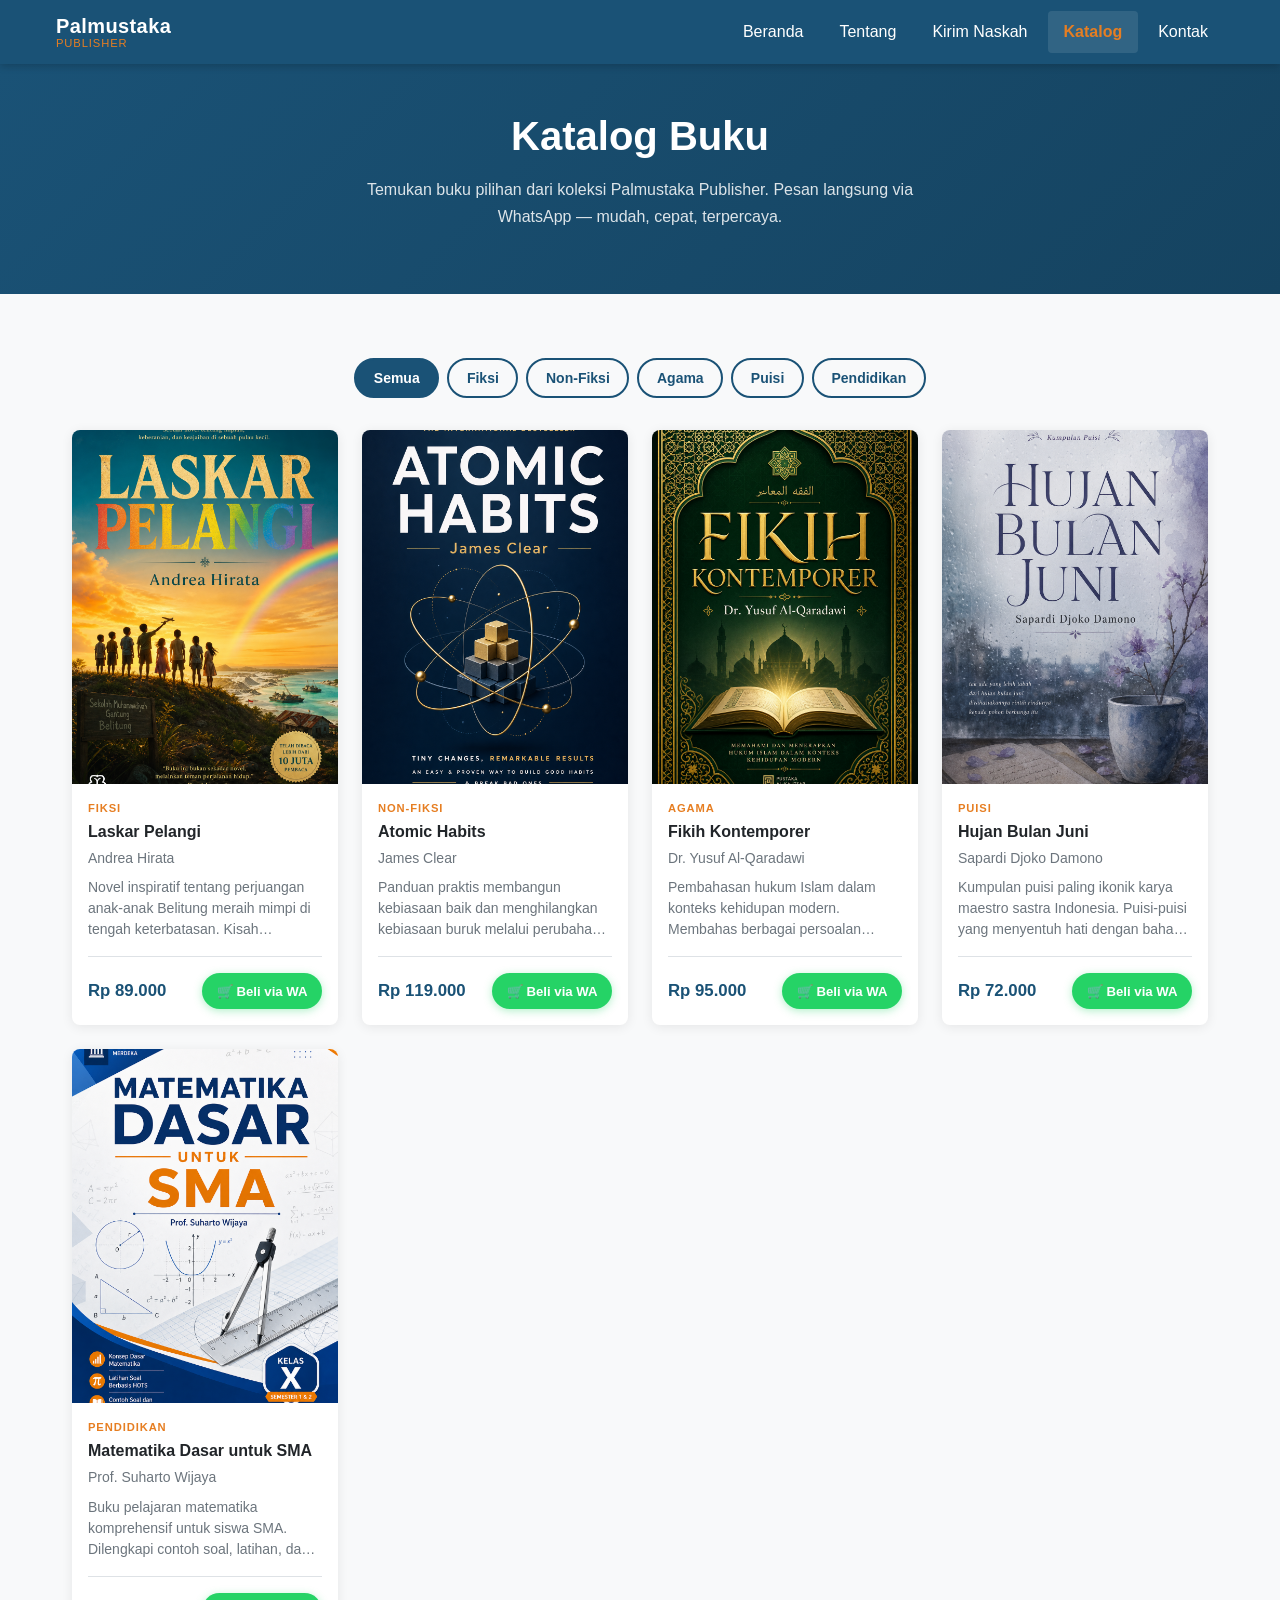
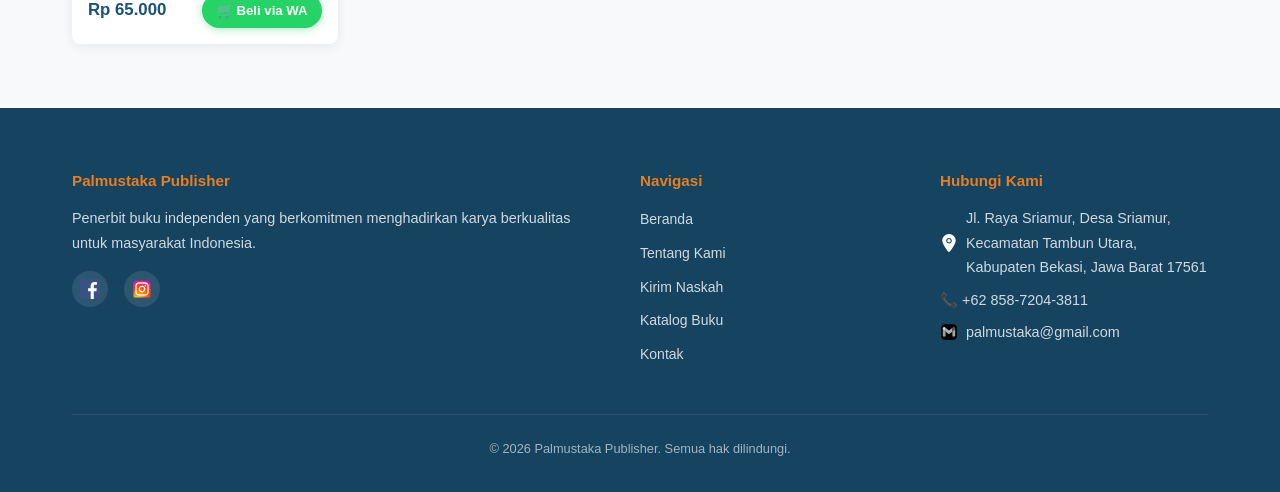
==== katalog.html @ 4e262996 "up" ====
<!DOCTYPE html>
<html lang="id">
<head>
  <meta charset="UTF-8">
  <meta name="viewport" content="width=device-width, initial-scale=1.0">
  <meta name="description" content="Katalog Buku Palmustaka Publisher — Temukan koleksi lengkap buku fiksi, non-fiksi, agama, puisi, dan pendidikan. Pesan mudah via WhatsApp.">
  <title>Katalog Buku — Palmustaka Publisher</title>
  <link rel="stylesheet" href="css/style.css">
</head>
<body>

  <!-- ===== NAVBAR ===== -->
  <header class="navbar" id="navbar">
    <div class="navbar__kontainer">
      <div class="navbar__logo">
        <a href="index.html" class="navbar__logo-tautan" aria-label="Kembali ke halaman utama Palmustaka">
          <span class="navbar__logo-teks">Palmustaka</span>
          <span class="navbar__logo-sub">Publisher</span>
        </a>
      </div>

      <button
        class="navbar__tombol-menu"
        id="tombolMenu"
        aria-label="Buka menu navigasi"
        aria-expanded="false"
        aria-controls="navigasiUtama"
      >
        <span class="navbar__ikon-hamburger"></span>
      </button>

      <nav class="navbar__navigasi" id="navigasiUtama" aria-label="Navigasi utama">
        <ul class="navbar__daftar-tautan">
          <li class="navbar__item">
            <a class="navbar__tautan" href="index.html">Beranda</a>
          </li>
          <li class="navbar__item">
            <a class="navbar__tautan" href="index.html#tentang">Tentang</a>
          </li>
          <li class="navbar__item">
            <a class="navbar__tautan" href="kirim-naskah.html">Kirim Naskah</a>
          </li>
          <li class="navbar__item">
            <!-- Link aktif di halaman ini -->
            <a class="navbar__tautan navbar__tautan--aktif" href="katalog.html">Katalog</a>
          </li>
          <li class="navbar__item">
            <a class="navbar__tautan" href="index.html#kontak">Kontak</a>
          </li>
        </ul>
      </nav>
    </div>
  </header>

  <!-- ===== PAGE HEADER ===== -->
  <div class="halaman-header">
    <div class="halaman-header__kontainer kontainer">
      <h1 class="halaman-header__judul">Katalog Buku</h1>
      <p class="halaman-header__subjudul">
        Temukan buku pilihan dari koleksi Palmustaka Publisher.
        Pesan langsung via WhatsApp — mudah, cepat, terpercaya.
      </p>
    </div>
  </div>

  <!-- ===== KATALOG ===== -->
  <section class="katalog" id="katalog" aria-labelledby="judulKatalog">
    <div class="katalog__kontainer kontainer">
      <h2 class="sr-only" id="judulKatalog">Daftar Buku</h2>

      <!-- Filter Kategori — diisi oleh JavaScript -->
      <div class="katalog__filter" id="filterKategori" role="group" aria-label="Filter kategori buku">
      </div>

      <!-- Status Loading / Error — dikelola JavaScript -->
      <div class="katalog__status" id="statusKatalog" aria-live="polite" aria-atomic="true">
        <p class="katalog__status-teks">Memuat katalog buku…</p>
      </div>

      <!-- Grid Buku — diisi oleh JavaScript -->
      <div class="katalog__grid" id="gridBuku" aria-label="Daftar buku">
      </div>
    </div>
  </section>

  <!-- ===== FOOTER ===== -->
  <footer class="footer" id="kontak">
    <div class="footer__kontainer kontainer">
      <div class="footer__grid">

        <div class="footer__kolom">
          <h3 class="footer__judul-kolom">Palmustaka Publisher</h3>
          <p class="footer__teks">
            Penerbit buku independen yang berkomitmen menghadirkan karya berkualitas untuk masyarakat Indonesia.
          </p>
          <div class="footer__sosmed">
            <a href="https://facebook.com" class="footer__sosmed-link" target="_blank" rel="noopener noreferrer" aria-label="Facebook Palmustaka">
              <img class="footer__sosmed-ikon-svg" src="assets/icon/facebook.svg" alt="">
            </a>
            <a href="https://instagram.com" class="footer__sosmed-link" target="_blank" rel="noopener noreferrer" aria-label="Instagram Palmustaka">
              <img class="footer__sosmed-ikon-svg" src="assets/icon/instagram.svg" alt="">
            </a>
          </div>
        </div>

        <div class="footer__kolom">
          <h3 class="footer__judul-kolom">Navigasi</h3>
          <ul class="footer__daftar-tautan">
            <li><a class="footer__tautan" href="index.html">Beranda</a></li>
            <li><a class="footer__tautan" href="index.html#tentang">Tentang Kami</a></li>
            <li><a class="footer__tautan" href="kirim-naskah.html">Kirim Naskah</a></li>
            <li><a class="footer__tautan" href="katalog.html">Katalog Buku</a></li>
            <li><a class="footer__tautan" href="index.html#kontak">Kontak</a></li>
          </ul>
        </div>

        <div class="footer__kolom">
          <h3 class="footer__judul-kolom">Hubungi Kami</h3>
          <address class="footer__alamat">
            <div class="footer__alamat-item">
              <img class="footer__alamat-ikon-svg" src="assets/icon/location.svg" alt="" aria-hidden="true">
              <span class="footer__teks">Jl. Raya Sriamur, Desa Sriamur, Kecamatan Tambun Utara, Kabupaten Bekasi, Jawa Barat 17561</span>
            </div>
            <div class="footer__alamat-item">
              <span class="footer__teks">📞 +62 858-7204-3811</span>
            </div>
            <div class="footer__alamat-item">
              <img class="footer__alamat-ikon-svg" src="assets/icon/gmail.svg" alt="" aria-hidden="true">
              <span class="footer__teks">palmustaka@gmail.com</span>
            </div>
          </address>
        </div>

      </div>

      <div class="footer__hak-cipta">
        <p>&copy; <span id="tahunSekarang"></span> Palmustaka Publisher. Semua hak dilindungi.</p>
      </div>
    </div>
  </footer>

  <!-- JS: main.js (shared) DULU, lalu katalog.js -->
  <script src="js/main.js"></script>
  <script src="js/katalog.js"></script>
</body>
</html>
---- css/style.css ----
/* =============================================================================
   PALMUSTAKA PUBLISHER — style.css
   Urutan: Reset → Custom Properties → Base → Komponen BEM → Media Queries
   ============================================================================= */


/* =============================================================================
   BLOK 1 — RESET & BOX MODEL
   ============================================================================= */

*, *::before, *::after {
  box-sizing: border-box;
  margin: 0;
  padding: 0;
}

img,
video {
  max-width: 100%;
  display: block;
}

ul,
ol {
  list-style: none;
}

a {
  text-decoration: none;
  color: inherit;
}

button {
  cursor: pointer;
  border: none;
  background: none;
  font: inherit;
}


/* =============================================================================
   BLOK 2 — CSS CUSTOM PROPERTIES
   ============================================================================= */

:root {
  /* Warna */
  --warna-primer: #1a5276;
  --warna-primer-gelap: #154360;
  --warna-aksen: #e67e22;
  --warna-aksen-gelap: #ca6f1e;
  --warna-latar: #f8f9fa;
  --warna-latar-kartu: #ffffff;
  --warna-teks-utama: #212529;
  --warna-teks-sekunder: #6c757d;
  --warna-teks-balik: #ffffff;
  --warna-batas: #dee2e6;
  --warna-latar-kirim: #eef2f7;

  /* Tipografi */
  --fon-utama: 'Segoe UI', Tahoma, Geneva, Verdana, sans-serif;
  --ukuran-fon-dasar: 16px;
  --tinggi-baris: 1.6;

  /* Spasi */
  --jarak-xs: 0.25rem;
  --jarak-sm: 0.5rem;
  --jarak-md: 1rem;
  --jarak-lg: 1.5rem;
  --jarak-xl: 2rem;
  --jarak-2xl: 3rem;
  --jarak-3xl: 4rem;

  /* Layout */
  --lebar-max-kontainer: 1200px;
  --tinggi-navbar: 64px;

  /* Kartu */
  --radius-kartu: 8px;
  --bayangan-kartu: 0 2px 12px rgba(0, 0, 0, 0.08);
  --bayangan-kartu-hover: 0 6px 24px rgba(0, 0, 0, 0.14);

  /* Transisi */
  --transisi-standar: 0.25s ease;
}


/* =============================================================================
   BLOK 3 — BASE STYLES
   ============================================================================= */

html {
  scroll-behavior: smooth;
  font-size: var(--ukuran-fon-dasar);
}

body {
  font-family: var(--fon-utama);
  color: var(--warna-teks-utama);
  background-color: var(--warna-latar);
  line-height: var(--tinggi-baris);
}

h1,
h2,
h3,
h4 {
  line-height: 1.2;
  font-weight: 700;
}

/* Kontainer layout terpusat */
.kontainer {
  max-width: var(--lebar-max-kontainer);
  margin-inline: auto;
  padding-inline: var(--jarak-md);
}

/* Judul seksi dengan garis bawah oranye */
.judul-seksi {
  font-size: 1.75rem;
  color: var(--warna-primer);
  margin-bottom: var(--jarak-2xl);
  text-align: center;
  position: relative;
  padding-bottom: var(--jarak-md);
}

.judul-seksi::after {
  content: '';
  position: absolute;
  bottom: 0;
  left: 50%;
  transform: translateX(-50%);
  width: 60px;
  height: 4px;
  background-color: var(--warna-aksen);
  border-radius: 2px;
}


/* =============================================================================
   BLOK 4 — KOMPONEN BEM
   ============================================================================= */


/* -----------------------------------------------------------------------
   4a — NAVBAR
   ----------------------------------------------------------------------- */

.navbar {
  position: sticky;
  top: 0;
  z-index: 100;
  background-color: var(--warna-primer);
  height: var(--tinggi-navbar);
  box-shadow: 0 2px 8px rgba(0, 0, 0, 0.2);
}

.navbar__kontainer {
  display: flex;
  flex-wrap: wrap;
  align-items: center;
  justify-content: space-between;
  height: 100%;
  max-width: var(--lebar-max-kontainer);
  margin-inline: auto;
  padding-inline: var(--jarak-md);
}

.navbar__logo {
  display: flex;
  flex-direction: column;
  line-height: 1.1;
}

.navbar__logo-teks {
  font-size: 1.25rem;
  font-weight: 700;
  color: var(--warna-teks-balik);
  letter-spacing: 0.02em;
}

.navbar__logo-sub {
  font-size: 0.7rem;
  color: var(--warna-aksen);
  letter-spacing: 0.08em;
  text-transform: uppercase;
}

/* Tombol hamburger — hanya tampil di mobile */
.navbar__tombol-menu {
  display: flex;
  align-items: center;
  justify-content: center;
  width: 40px;
  height: 40px;
  padding: var(--jarak-sm);
  color: var(--warna-teks-balik);
  border-radius: 4px;
  transition: background-color var(--transisi-standar);
}

.navbar__tombol-menu:hover,
.navbar__tombol-menu:focus-visible {
  background-color: rgba(255, 255, 255, 0.15);
  outline: 2px solid var(--warna-aksen);
  outline-offset: 2px;
}

/* Ikon hamburger CSS murni (3 garis via pseudo-element + box-shadow) */
.navbar__ikon-hamburger {
  position: relative;
  display: block;
  width: 22px;
  height: 2px;
  background-color: var(--warna-teks-balik);
  transition: background-color var(--transisi-standar);
}

.navbar__ikon-hamburger::before,
.navbar__ikon-hamburger::after {
  content: '';
  position: absolute;
  left: 0;
  width: 100%;
  height: 2px;
  background-color: var(--warna-teks-balik);
  transition: transform var(--transisi-standar), top var(--transisi-standar);
}

.navbar__ikon-hamburger::before {
  top: -7px;
}

.navbar__ikon-hamburger::after {
  top: 7px;
}

/* State terbuka — animasi ikon X */
.navbar__tombol-menu[aria-expanded="true"] .navbar__ikon-hamburger {
  background-color: transparent;
}

.navbar__tombol-menu[aria-expanded="true"] .navbar__ikon-hamburger::before {
  top: 0;
  transform: rotate(45deg);
}

.navbar__tombol-menu[aria-expanded="true"] .navbar__ikon-hamburger::after {
  top: 0;
  transform: rotate(-45deg);
}

/* Navigasi — collapsed by default di mobile (in-flow, grid-template-rows trick) */
.navbar__navigasi {
  display: grid;
  grid-template-rows: 0fr;
  overflow: hidden;
  width: 100%;
  background-color: var(--warna-primer-gelap);
  transition: grid-template-rows var(--transisi-standar);
}

/* Anak langsung perlu min-height: 0 agar grid-template-rows: 0fr benar-benar collapse */
.navbar__navigasi > * {
  overflow: hidden;
  min-height: 0;
}

/* State terbuka — expanded ke tinggi natural */
.navbar__navigasi--terbuka {
  grid-template-rows: 1fr;
  box-shadow: 0 4px 8px rgba(0, 0, 0, 0.2);
}

.navbar__daftar-tautan {
  display: flex;
  flex-direction: column;
}

.navbar__tautan {
  display: block;
  padding: var(--jarak-sm) var(--jarak-lg);
  color: var(--warna-teks-balik);
  font-weight: 500;
  transition: background-color var(--transisi-standar), color var(--transisi-standar);
}

.navbar__tautan:hover,
.navbar__tautan:focus-visible {
  background-color: rgba(255, 255, 255, 0.1);
  color: var(--warna-aksen);
  outline: none;
}


/* -----------------------------------------------------------------------
   4b — HERO
   ----------------------------------------------------------------------- */

.hero {
  background: linear-gradient(135deg, var(--warna-primer) 0%, var(--warna-primer-gelap) 60%, #0d2d44 100%);
  min-height: 480px;
  display: flex;
  align-items: center;
  padding-block: var(--jarak-3xl);
}

.hero__konten {
  text-align: center;
}

.hero__judul {
  font-size: 2rem;
  color: var(--warna-teks-balik);
  margin-bottom: var(--jarak-lg);
  text-shadow: 0 2px 4px rgba(0, 0, 0, 0.2);
}

.hero__deskripsi {
  font-size: 1.05rem;
  color: rgba(255, 255, 255, 0.85);
  max-width: 600px;
  margin-inline: auto;
  margin-bottom: var(--jarak-xl);
}

.hero__tombol-cta {
  display: inline-block;
  background-color: var(--warna-aksen);
  color: var(--warna-teks-balik);
  font-weight: 700;
  font-size: 1rem;
  padding: 0.85rem 2rem;
  border-radius: 50px;
  transition: background-color var(--transisi-standar), transform var(--transisi-standar), box-shadow var(--transisi-standar);
  box-shadow: 0 4px 14px rgba(230, 126, 34, 0.4);
}

.hero__tombol-cta:hover,
.hero__tombol-cta:focus-visible {
  background-color: var(--warna-aksen-gelap);
  transform: translateY(-2px);
  box-shadow: 0 6px 20px rgba(230, 126, 34, 0.5);
  outline: none;
}

.hero__tombol-cta:active {
  transform: translateY(0);
}


/* -----------------------------------------------------------------------
   4c — TENTANG
   ----------------------------------------------------------------------- */

.tentang {
  background-color: var(--warna-latar-kartu);
  padding-block: var(--jarak-3xl);
}

.tentang__kontainer {
  /* menggunakan .kontainer */
}

.tentang__judul-seksi {
  /* menggunakan .judul-seksi */
}

.tentang__grid {
  display: grid;
  grid-template-columns: 1fr;
  gap: var(--jarak-2xl);
  align-items: start;
}

.tentang__paragraf {
  color: var(--warna-teks-sekunder);
  margin-bottom: var(--jarak-md);
}

.tentang__paragraf:last-child {
  margin-bottom: 0;
}

.tentang__kolom-statistik {
  display: grid;
  grid-template-columns: 1fr 1fr;
  gap: var(--jarak-md);
}

.tentang__stat-kartu {
  display: flex;
  flex-direction: column;
  align-items: center;
  justify-content: center;
  text-align: center;
  background-color: var(--warna-latar);
  border: 1px solid var(--warna-batas);
  border-radius: var(--radius-kartu);
  padding: var(--jarak-lg) var(--jarak-md);
  gap: var(--jarak-xs);
}

.tentang__stat-angka {
  font-size: 1.75rem;
  font-weight: 700;
  color: var(--warna-primer);
  line-height: 1;
}

.tentang__stat-label {
  font-size: 0.875rem;
  color: var(--warna-teks-sekunder);
  font-weight: 500;
}


/* -----------------------------------------------------------------------
   4d — KATALOG & KARTU BUKU
   ----------------------------------------------------------------------- */

.katalog {
  background-color: var(--warna-latar);
  padding-block: var(--jarak-3xl);
}

.katalog__kontainer {
  /* menggunakan .kontainer */
}

.katalog__judul-seksi {
  /* menggunakan .judul-seksi */
}

/* Filter tombol kategori */
.katalog__filter {
  display: flex;
  flex-wrap: wrap;
  justify-content: center;
  gap: var(--jarak-sm);
  margin-bottom: var(--jarak-xl);
}

.katalog__tombol-filter {
  display: inline-block;
  padding: 0.4rem 1.1rem;
  border: 2px solid var(--warna-primer);
  border-radius: 50px;
  color: var(--warna-primer);
  font-size: 0.875rem;
  font-weight: 600;
  background-color: transparent;
  transition: background-color var(--transisi-standar), color var(--transisi-standar), border-color var(--transisi-standar);
}

.katalog__tombol-filter:hover,
.katalog__tombol-filter:focus-visible {
  background-color: var(--warna-primer);
  color: var(--warna-teks-balik);
  outline: none;
}

.katalog__tombol-filter--aktif {
  background-color: var(--warna-primer);
  color: var(--warna-teks-balik);
}

/* Status loading / error */
.katalog__status {
  text-align: center;
  padding: var(--jarak-2xl);
  color: var(--warna-teks-sekunder);
  font-size: 1rem;
}

.katalog__status--tersembunyi {
  display: none;
}

.katalog__status-teks {
  margin: 0;
}

/* Grid buku — 1 kolom di mobile */
.katalog__grid {
  display: grid;
  grid-template-columns: 1fr;
  gap: var(--jarak-lg);
}

/* ---
   Kartu Buku (BEM)
--- */

.kartu-buku {
  background-color: var(--warna-latar-kartu);
  border-radius: var(--radius-kartu);
  box-shadow: var(--bayangan-kartu);
  overflow: hidden;
  display: flex;
  flex-direction: column;
  transition: transform var(--transisi-standar), box-shadow var(--transisi-standar);
}

.kartu-buku:hover {
  transform: translateY(-4px);
  box-shadow: var(--bayangan-kartu-hover);
}

.kartu-buku__gambar-wrapper {
  aspect-ratio: 3 / 4;
  overflow: hidden;
  background-color: var(--warna-batas);
}

.kartu-buku__gambar {
  width: 100%;
  height: 100%;
  object-fit: cover;
  transition: transform 0.4s ease;
}

.kartu-buku:hover .kartu-buku__gambar {
  transform: scale(1.06);
}

.kartu-buku__konten {
  display: flex;
  flex-direction: column;
  flex: 1;
  padding: var(--jarak-md);
}

.kartu-buku__kategori {
  display: inline-block;
  font-size: 0.7rem;
  font-weight: 700;
  text-transform: uppercase;
  letter-spacing: 0.08em;
  color: var(--warna-aksen);
  margin-bottom: var(--jarak-xs);
}

.kartu-buku__judul {
  font-size: 1rem;
  font-weight: 700;
  color: var(--warna-teks-utama);
  margin-bottom: var(--jarak-xs);
  line-height: 1.3;
}

.kartu-buku__penulis {
  font-size: 0.875rem;
  color: var(--warna-teks-sekunder);
  margin-bottom: var(--jarak-sm);
}

.kartu-buku__deskripsi {
  font-size: 0.875rem;
  color: var(--warna-teks-sekunder);
  line-height: 1.5;
  flex: 1;
  /* Batasi tampilan deskripsi ke 3 baris */
  display: -webkit-box;
  -webkit-box-orient: vertical;
  -webkit-line-clamp: 3;
  overflow: hidden;
  margin-bottom: var(--jarak-sm);
}

.kartu-buku__footer {
  display: flex;
  align-items: center;
  justify-content: space-between;
  gap: var(--jarak-sm);
  border-top: 1px solid var(--warna-batas);
  padding-top: var(--jarak-md);
  margin-top: var(--jarak-sm);
}

.kartu-buku__harga {
  font-size: 1.05rem;
  font-weight: 700;
  color: var(--warna-primer);
  white-space: nowrap;
}

/* Tombol Beli — tag <a> ke WhatsApp */
.kartu-buku__tombol--beli {
  display: inline-flex;
  align-items: center;
  gap: var(--jarak-xs);
  background-color: #25d366;
  color: var(--warna-teks-balik);
  font-size: 0.825rem;
  font-weight: 700;
  padding: 0.45rem 0.9rem;
  border-radius: 50px;
  white-space: nowrap;
  transition: background-color var(--transisi-standar), transform var(--transisi-standar);
  box-shadow: 0 2px 8px rgba(37, 211, 102, 0.35);
}

.kartu-buku__tombol--beli:hover,
.kartu-buku__tombol--beli:focus-visible {
  background-color: #1ebe5d;
  transform: translateY(-1px);
  outline: none;
}

.kartu-buku__tombol--beli:active {
  transform: translateY(0);
}


/* -----------------------------------------------------------------------
   4f — KIRIM NASKAH
   ----------------------------------------------------------------------- */

.kirim-naskah {
  background-color: var(--warna-latar-kirim);
  padding-block: var(--jarak-3xl);
}

.kirim-naskah__kontainer {
  max-width: var(--lebar-max-kontainer);
  margin-inline: auto;
  padding-inline: var(--jarak-md);
}

.kirim-naskah__judul-seksi {
  font-size: 1.75rem;
  color: var(--warna-primer);
  text-align: center;
  margin-bottom: var(--jarak-xl);
  position: relative;
}

.kirim-naskah__judul-seksi::after {
  content: '';
  display: block;
  width: 60px;
  height: 3px;
  background-color: var(--warna-aksen);
  margin: var(--jarak-sm) auto 0;
}

/* -- Headline -- */
.kirim-naskah__headline {
  text-align: center;
  max-width: 680px;
  margin-inline: auto;
  margin-bottom: var(--jarak-3xl);
}

.kirim-naskah__headline-teks {
  font-size: 1.75rem;
  color: var(--warna-primer);
  line-height: 1.25;
  margin-bottom: var(--jarak-md);
}

.kirim-naskah__headline-sub {
  font-size: 1.05rem;
  color: var(--warna-teks-sekunder);
  line-height: 1.7;
}

/* -- Grid Utama -- */
.kirim-naskah__grid-utama {
  display: grid;
  grid-template-columns: 1fr;
  gap: var(--jarak-xl);
  margin-bottom: var(--jarak-3xl);
}

/* -- Panel (shared) -- */
.kirim-naskah__panel {
  background-color: var(--warna-latar-kartu);
  border-radius: var(--radius-kartu);
  box-shadow: var(--bayangan-kartu);
  padding: var(--jarak-xl);
}

.kirim-naskah__panel-judul {
  font-size: 1.15rem;
  color: var(--warna-primer);
  margin-bottom: var(--jarak-lg);
  padding-bottom: var(--jarak-sm);
  border-bottom: 2px solid var(--warna-aksen);
}

/* -- Tata Cara: Langkah-langkah -- */
.kirim-naskah__langkah-list {
  display: flex;
  flex-direction: column;
  gap: var(--jarak-lg);
  margin-bottom: var(--jarak-xl);
}

.kirim-naskah__langkah {
  display: flex;
  gap: var(--jarak-md);
  align-items: flex-start;
}

.kirim-naskah__langkah-nomor {
  display: flex;
  align-items: center;
  justify-content: center;
  flex-shrink: 0;
  width: 2rem;
  height: 2rem;
  border-radius: 50%;
  background-color: var(--warna-primer);
  color: var(--warna-teks-balik);
  font-size: 0.875rem;
  font-weight: 700;
  line-height: 1;
}

.kirim-naskah__langkah-konten {
  flex: 1;
  min-width: 0;
}

.kirim-naskah__langkah-judul {
  display: block;
  font-size: 0.95rem;
  font-weight: 700;
  color: var(--warna-teks-utama);
  margin-bottom: var(--jarak-xs);
}

.kirim-naskah__langkah-deskripsi {
  font-size: 0.875rem;
  color: var(--warna-teks-sekunder);
  line-height: 1.6;
}

.kirim-naskah__langkah-deskripsi code {
  font-family: 'Courier New', Courier, monospace;
  font-size: 0.8rem;
  background-color: var(--warna-latar);
  color: var(--warna-primer-gelap);
  padding: 0.1rem 0.35rem;
  border-radius: 3px;
  border: 1px solid var(--warna-batas);
  word-break: break-all;
}

/* Tombol WA */
.kirim-naskah__tombol-wa {
  display: inline-flex;
  align-items: center;
  gap: var(--jarak-sm);
  background-color: #25d366;
  color: var(--warna-teks-balik);
  font-size: 0.925rem;
  font-weight: 700;
  padding: 0.75rem 1.5rem;
  border-radius: 50px;
  transition: background-color var(--transisi-standar), transform var(--transisi-standar);
  box-shadow: 0 3px 10px rgba(37, 211, 102, 0.35);
}

.kirim-naskah__tombol-wa:hover,
.kirim-naskah__tombol-wa:focus-visible {
  background-color: #1ebe5d;
  transform: translateY(-2px);
  outline: none;
}

.kirim-naskah__tombol-wa:active {
  transform: translateY(0);
}

/* -- Format Teknis: Definition List -- */
.kirim-naskah__spek-list {
  display: flex;
  flex-direction: column;
  gap: 0;
}

.kirim-naskah__spek-item {
  display: grid;
  grid-template-columns: 1fr;
  padding: var(--jarak-sm) 0;
  border-bottom: 1px solid var(--warna-batas);
}

.kirim-naskah__spek-item:last-child {
  border-bottom: none;
}

.kirim-naskah__spek-label {
  font-size: 0.8rem;
  font-weight: 700;
  text-transform: uppercase;
  letter-spacing: 0.05em;
  color: var(--warna-aksen);
  margin-bottom: var(--jarak-xs);
}

.kirim-naskah__spek-nilai {
  font-size: 0.9rem;
  color: var(--warna-teks-sekunder);
  line-height: 1.6;
}

.kirim-naskah__spek-checklist {
  display: flex;
  flex-direction: column;
  gap: var(--jarak-xs);
  margin-top: var(--jarak-xs);
}

.kirim-naskah__spek-checklist li {
  font-size: 0.875rem;
  color: var(--warna-teks-sekunder);
}

/* -- Syarat & Ketentuan: Accordion -- */
.kirim-naskah__sk {
  background-color: var(--warna-latar-kartu);
  border-radius: var(--radius-kartu);
  box-shadow: var(--bayangan-kartu);
  padding: var(--jarak-xl);
}

.kirim-naskah__sk-judul {
  font-size: 1.15rem;
  color: var(--warna-primer);
  margin-bottom: var(--jarak-lg);
  padding-bottom: var(--jarak-sm);
  border-bottom: 2px solid var(--warna-aksen);
}

.kirim-naskah__sk-list {
  display: flex;
  flex-direction: column;
}

.kirim-naskah__sk-item {
  border-bottom: 1px solid var(--warna-batas);
}

.kirim-naskah__sk-item:last-child {
  border-bottom: none;
}

.kirim-naskah__sk-tombol {
  display: flex;
  align-items: center;
  gap: var(--jarak-md);
  width: 100%;
  padding: var(--jarak-md) var(--jarak-sm);
  text-align: left;
  transition: background-color var(--transisi-standar);
  border-radius: 4px;
}

.kirim-naskah__sk-tombol:hover,
.kirim-naskah__sk-tombol:focus-visible {
  background-color: var(--warna-latar);
  outline: 2px solid var(--warna-aksen);
  outline-offset: -2px;
}

.kirim-naskah__sk-nomor {
  flex-shrink: 0;
  font-size: 0.75rem;
  font-weight: 700;
  color: var(--warna-aksen);
  letter-spacing: 0.05em;
  min-width: 1.75rem;
}

.kirim-naskah__sk-label-teks {
  flex: 1;
  font-size: 0.95rem;
  font-weight: 600;
  color: var(--warna-teks-utama);
}

/* Chevron CSS murni */
.kirim-naskah__sk-ikon {
  flex-shrink: 0;
  display: block;
  width: 10px;
  height: 10px;
  border-right: 2px solid var(--warna-teks-sekunder);
  border-bottom: 2px solid var(--warna-teks-sekunder);
  transform: rotate(45deg);
  transition: transform var(--transisi-standar), border-color var(--transisi-standar);
  margin-left: auto;
}

.kirim-naskah__sk-tombol[aria-expanded="true"] .kirim-naskah__sk-ikon {
  transform: rotate(-135deg);
  border-color: var(--warna-aksen);
}

/* Panel accordion — grid-template-rows collapse trick */
.kirim-naskah__sk-panel {
  display: grid;
  grid-template-rows: 0fr;
  overflow: hidden;
  transition: grid-template-rows var(--transisi-standar);
}

.kirim-naskah__sk-panel--terbuka {
  grid-template-rows: 1fr;
}

.kirim-naskah__sk-panel-dalam {
  min-height: 0;
  overflow: hidden;
}

.kirim-naskah__sk-panel-dalam p {
  font-size: 0.9rem;
  color: var(--warna-teks-sekunder);
  line-height: 1.7;
  padding: var(--jarak-sm) var(--jarak-sm) var(--jarak-md) calc(1.75rem + var(--jarak-md));
}




/* -----------------------------------------------------------------------
   ACTIVE NAVBAR LINK — modifier BEM, di-hardcode per halaman
   ----------------------------------------------------------------------- */
.navbar__tautan--aktif {
  color: var(--warna-aksen);
  background-color: rgba(255, 255, 255, 0.1);
  font-weight: 700;
}

.navbar__tautan--aktif:hover,
.navbar__tautan--aktif:focus-visible {
  color: var(--warna-aksen);
  background-color: rgba(255, 255, 255, 0.18);
}

/* -----------------------------------------------------------------------
   4j — PAGE HEADER (shared: dipakai di katalog.html dan kirim-naskah.html)
   ----------------------------------------------------------------------- */
.halaman-header {
  background: linear-gradient(135deg, var(--warna-primer) 0%, var(--warna-primer-gelap) 100%);
  padding-block: var(--jarak-2xl) var(--jarak-3xl);
}

.halaman-header__kontainer {
  text-align: center;
}

.halaman-header__judul {
  font-size: 2rem;
  color: var(--warna-teks-balik);
  margin-bottom: var(--jarak-md);
}

.halaman-header__subjudul {
  font-size: 1rem;
  color: rgba(255, 255, 255, 0.85);
  max-width: 560px;
  margin-inline: auto;
  line-height: 1.7;
}

/* -----------------------------------------------------------------------
   NAVBAR LOGO SEBAGAI LINK
   ----------------------------------------------------------------------- */
.navbar__logo-tautan {
  display: flex;
  flex-direction: column;
  line-height: 1.1;
}

/* -----------------------------------------------------------------------
   4g — KEUNGGULAN KAMI
   ----------------------------------------------------------------------- */
.keunggulan {
  background-color: var(--warna-latar);
  padding-block: var(--jarak-3xl);
}

.keunggulan__grid {
  display: grid;
  grid-template-columns: 1fr;
  gap: var(--jarak-lg);
}

.keunggulan__item {
  background-color: var(--warna-latar-kartu);
  border-radius: var(--radius-kartu);
  box-shadow: var(--bayangan-kartu);
  padding: var(--jarak-xl);
  border-top: 3px solid var(--warna-aksen);
  transition: transform var(--transisi-standar), box-shadow var(--transisi-standar);
}

.keunggulan__item:hover {
  transform: translateY(-4px);
  box-shadow: var(--bayangan-kartu-hover);
}

.keunggulan__ikon {
  font-size: 2rem;
  margin-bottom: var(--jarak-md);
  display: block;
}

.keunggulan__item-judul {
  font-size: 1.05rem;
  color: var(--warna-primer);
  margin-bottom: var(--jarak-sm);
}

.keunggulan__item-deskripsi {
  font-size: 0.9rem;
  color: var(--warna-teks-sekunder);
  line-height: 1.7;
}

/* -----------------------------------------------------------------------
   4h — PROSES PENERBITAN
   ----------------------------------------------------------------------- */
.proses {
  background-color: var(--warna-primer);
  padding-block: var(--jarak-3xl);
}

.proses .judul-seksi {
  color: var(--warna-teks-balik);
}

.proses .judul-seksi::after {
  background-color: var(--warna-aksen);
}

.proses__subjudul {
  text-align: center;
  color: rgba(255, 255, 255, 0.8);
  font-size: 1rem;
  margin-bottom: var(--jarak-2xl);
  margin-top: calc(-1 * var(--jarak-lg));
}

.proses__daftar-langkah {
  display: flex;
  flex-direction: column;
  gap: var(--jarak-lg);
}

.proses__langkah {
  display: flex;
  gap: var(--jarak-lg);
  align-items: flex-start;
}

.proses__langkah-nomor {
  flex-shrink: 0;
  width: 2.5rem;
  height: 2.5rem;
  border-radius: 50%;
  background-color: var(--warna-aksen);
  color: var(--warna-teks-balik);
  font-size: 1rem;
  font-weight: 700;
  display: flex;
  align-items: center;
  justify-content: center;
}

.proses__langkah-konten {
  flex: 1;
}

.proses__langkah-judul {
  font-size: 1rem;
  color: var(--warna-teks-balik);
  margin-bottom: var(--jarak-xs);
}

.proses__langkah-deskripsi {
  font-size: 0.875rem;
  color: rgba(255, 255, 255, 0.75);
  line-height: 1.6;
}

/* -----------------------------------------------------------------------
   4i — CTA HALAMAN (dua kartu navigasi)
   ----------------------------------------------------------------------- */
.cta-halaman {
  background-color: var(--warna-latar-kartu);
  padding-block: var(--jarak-3xl);
}

.cta-halaman__grid {
  display: grid;
  grid-template-columns: 1fr;
  gap: var(--jarak-lg);
}

.cta-halaman__kartu {
  display: flex;
  flex-direction: column;
  align-items: flex-start;
  background-color: var(--warna-latar);
  border-radius: var(--radius-kartu);
  padding: var(--jarak-xl);
  border: 2px solid var(--warna-batas);
  transition: border-color var(--transisi-standar), box-shadow var(--transisi-standar);
}

.cta-halaman__kartu:hover {
  border-color: var(--warna-primer);
  box-shadow: var(--bayangan-kartu);
}

.cta-halaman__kartu--aksen {
  border-color: var(--warna-aksen);
  background-color: #fff8f3;
}

.cta-halaman__kartu--aksen:hover {
  border-color: var(--warna-aksen-gelap);
}

.cta-halaman__kartu-ikon {
  font-size: 2.25rem;
  margin-bottom: var(--jarak-md);
}

.cta-halaman__kartu-judul {
  font-size: 1.15rem;
  color: var(--warna-primer);
  margin-bottom: var(--jarak-sm);
}

.cta-halaman__kartu-deskripsi {
  font-size: 0.9rem;
  color: var(--warna-teks-sekunder);
  line-height: 1.7;
  flex: 1;
  margin-bottom: var(--jarak-lg);
}

.cta-halaman__kartu-tombol {
  display: inline-block;
  font-size: 0.925rem;
  font-weight: 700;
  color: var(--warna-primer);
  border-bottom: 2px solid var(--warna-primer);
  padding-bottom: 2px;
  transition: color var(--transisi-standar), border-color var(--transisi-standar);
}

.cta-halaman__kartu--aksen .cta-halaman__kartu-tombol {
  color: var(--warna-aksen-gelap);
  border-color: var(--warna-aksen-gelap);
}

.cta-halaman__kartu-tombol:hover,
.cta-halaman__kartu-tombol:focus-visible {
  color: var(--warna-aksen);
  border-color: var(--warna-aksen);
  outline: none;
}



/* -----------------------------------------------------------------------
   HERO — CTA group (dua tombol berdampingan)
   ----------------------------------------------------------------------- */
.hero__grup-cta {
  display: flex;
  flex-wrap: wrap;
  gap: var(--jarak-md);
}

.hero__tombol-cta--sekunder {
  background-color: transparent;
  color: var(--warna-teks-balik);
  border: 2px solid rgba(255, 255, 255, 0.7);
  box-shadow: none;
}

.hero__tombol-cta--sekunder:hover,
.hero__tombol-cta--sekunder:focus-visible {
  background-color: rgba(255, 255, 255, 0.15);
  border-color: var(--warna-teks-balik);
  transform: translateY(-2px);
}

/* -----------------------------------------------------------------------
   UTILITY — Screen Reader Only
   ----------------------------------------------------------------------- */
.sr-only {
  position: absolute;
  width: 1px;
  height: 1px;
  padding: 0;
  margin: -1px;
  overflow: hidden;
  clip: rect(0, 0, 0, 0);
  white-space: nowrap;
  border-width: 0;
}


/* -----------------------------------------------------------------------
   4e — FOOTER
   ----------------------------------------------------------------------- */
.footer {
  background-color: var(--warna-primer-gelap);
  color: var(--warna-teks-balik);
  padding: var(--jarak-3xl) var(--jarak-md) var(--jarak-xl);
}

.footer__kontainer {
  max-width: var(--lebar-max-kontainer);
  margin-inline: auto;
}

.footer__grid {
  display: grid;
  grid-template-columns: 1fr;
  gap: var(--jarak-xl);
  margin-bottom: var(--jarak-2xl);
}

.footer__nama-perusahaan {
  font-size: 1.2rem;
  margin-bottom: var(--jarak-sm);
  color: var(--warna-aksen);
}

.footer__teks {
  font-size: 0.9rem;
  opacity: 0.8;
  line-height: 1.7;
}

.footer__alamat {
  font-style: normal;
}

.footer__judul-kolom {
  font-size: 0.95rem;
  font-weight: 600;
  margin-bottom: var(--jarak-md);
  color: var(--warna-aksen);
}

.footer__daftar-tautan {
  display: flex;
  flex-direction: column;
  gap: var(--jarak-sm);
}

.footer__tautan {
  font-size: 0.875rem;
  opacity: 0.8;
  transition: opacity var(--transisi-standar), color var(--transisi-standar);
}

.footer__tautan:hover {
  opacity: 1;
  color: var(--warna-aksen);
}

.footer__hak-cipta {
  text-align: center;
  padding-top: var(--jarak-lg);
  border-top: 1px solid rgba(255, 255, 255, 0.15);
  font-size: 0.8rem;
  opacity: 0.6;
}


/* --- Penyelarasan Ikon SVG --- */

/* Ikon Keunggulan (Ganti ✍️ dll) */
.keunggulan__ikon-svg {
  display: block;
  width: 40px;
  height: 40px;
  margin-bottom: var(--jarak-md);
  /* Filter untuk mengubah warna hitam #0f0f0f menjadi Oranye Aksen (#e67e22) */
  filter: invert(53%) sepia(85%) saturate(1478%) hue-rotate(345deg) brightness(97%) contrast(89%);
}

/* Ikon Kartu Navigasi CTA (Ganti 📚 & ✍️) */
.cta-halaman__kartu-ikon-svg {
  display: block;
  width: 48px;
  height: 48px;
  margin-bottom: var(--jarak-md);
}

/* Kartu kedua/aksen menggunakan filter oranye aksen gelap */
.cta-halaman__kartu--aksen .cta-halaman__kartu-ikon-svg {
  filter: invert(53%) sepia(85%) saturate(1478%) hue-rotate(345deg) brightness(97%) contrast(89%);
}

/* Kartu pertama menggunakan filter biru primer (#1a5276) */
.cta-halaman__kartu:not(.cta-halaman__kartu--aksen) .cta-halaman__kartu-ikon-svg {
  filter: invert(24%) sepia(35%) saturate(1982%) hue-rotate(174deg) brightness(93%) contrast(92%);
}

/* Ikon Alamat di Footer (Ganti 📍 dll) */
.footer__alamat-item {
  display: flex;
  align-items: center; /* Alur inline flex vertikal sejajar */
  gap: var(--jarak-sm);
  margin-bottom: var(--jarak-sm);
}

.footer__alamat-ikon-svg {
  display: inline-block;
  width: 18px;
  height: 18px;
  flex-shrink: 0;
  vertical-align: middle;
}

/* Filter agar ikon alamat berwarna putih / senada teks footer */
.footer__alamat-ikon-svg {
  filter: invert(100%) sepia(100%) saturate(0%) hue-rotate(288deg) brightness(102%) contrast(102%);
}

/* Sosial Media di Footer */
.footer__sosmed {
  display: flex;
  gap: var(--jarak-md);
  margin-top: var(--jarak-md);
}

.footer__sosmed-link {
  display: inline-flex;
  align-items: center;
  justify-content: center;
  width: 36px;
  height: 36px;
  border-radius: 50%;
  background-color: rgba(255, 255, 255, 0.1);
  transition: background-color var(--transisi-standar), transform var(--transisi-standar);
}

.footer__sosmed-link:hover,
.footer__sosmed-link:focus-visible {
  background-color: var(--warna-aksen);
  transform: scale(1.1);
  outline: none;
}

.footer__sosmed-ikon-svg {
  width: 20px;
  height: 20px;
  /* Jadikan putih jika aslinya berwarna gelap */
}

/* --- 576px: katalog 2 kolom --- */
@media (min-width: 576px) {
  .katalog__grid {
    grid-template-columns: repeat(2, 1fr);
  }

  /* Kirim Naskah — spek label kiri + nilai kanan */
  .kirim-naskah__spek-item {
    grid-template-columns: 160px 1fr;
    align-items: baseline;
    gap: var(--jarak-md);
  }

  .kirim-naskah__spek-label {
    margin-bottom: 0;
  }

  .kirim-naskah__spek-item--penuh {
    grid-template-columns: 1fr;
  }

  /* Keunggulan dan CTA 2 kolom */
  .keunggulan__grid {
    grid-template-columns: repeat(2, 1fr);
  }
  .cta-halaman__grid {
    grid-template-columns: repeat(2, 1fr);
  }
}

/* --- 768px: desktop layout --- */
@media (min-width: 768px) {
  /* Navbar: sembunyikan hamburger, tampilkan nav horizontal */
  .navbar__tombol-menu {
    display: none;
  }

  .navbar__navigasi {
    /* Reset ke tampilan inline normal di desktop — tidak perlu grid collapse trick */
    display: flex;
    grid-template-rows: unset;
    overflow: visible;
    width: auto;
    background-color: transparent;
    box-shadow: none;
  }

  .navbar__daftar-tautan {
    flex-direction: row;
    align-items: center;
    gap: var(--jarak-xs);
  }

  .navbar__tautan {
    padding: var(--jarak-sm) var(--jarak-md);
    border-radius: 4px;
  }

  /* Hero judul lebih besar */
  .hero__judul {
    font-size: 2.75rem;
  }

  /* Tentang: 2 kolom */
  .tentang__grid {
    grid-template-columns: 3fr 2fr;
    align-items: center;
  }

  /* Footer: 3 kolom */
  .footer__grid {
    grid-template-columns: 2fr 1fr 1fr;
  }

  /* Kirim Naskah — grid 2 kolom */
  .kirim-naskah__grid-utama {
    grid-template-columns: 5fr 4fr;
  }

  .kirim-naskah__headline-teks {
    font-size: 2.25rem;
  }

  /* Proses penerbitan — horizontal di desktop */
  .proses__daftar-langkah {
    flex-direction: row;
    align-items: flex-start;
    gap: var(--jarak-md);
  }
  .proses__langkah {
    flex-direction: column;
    align-items: center;
    text-align: center;
    flex: 1;
    gap: var(--jarak-sm);
  }
  /* Page header judul lebih besar */
  .halaman-header__judul {
    font-size: 2.5rem;
  }
}

/* --- 1024px: katalog 3 kolom --- */
@media (min-width: 1024px) {
  .katalog__grid {
    grid-template-columns: repeat(3, 1fr);
  }

  .hero__judul {
    font-size: 3.25rem;
  }

  .kontainer {
    padding-inline: var(--jarak-xl);
  }

  /* Kirim Naskah — panel padding lebih lega */
  .kirim-naskah__headline-teks {
    font-size: 2.5rem;
  }

  .kirim-naskah__panel,
  .kirim-naskah__sk {
    padding: var(--jarak-2xl);
  }
}

/* --- 1280px: katalog 4 kolom --- */
@media (min-width: 1280px) {
  .katalog__grid {
    grid-template-columns: repeat(4, 1fr);
  }
}
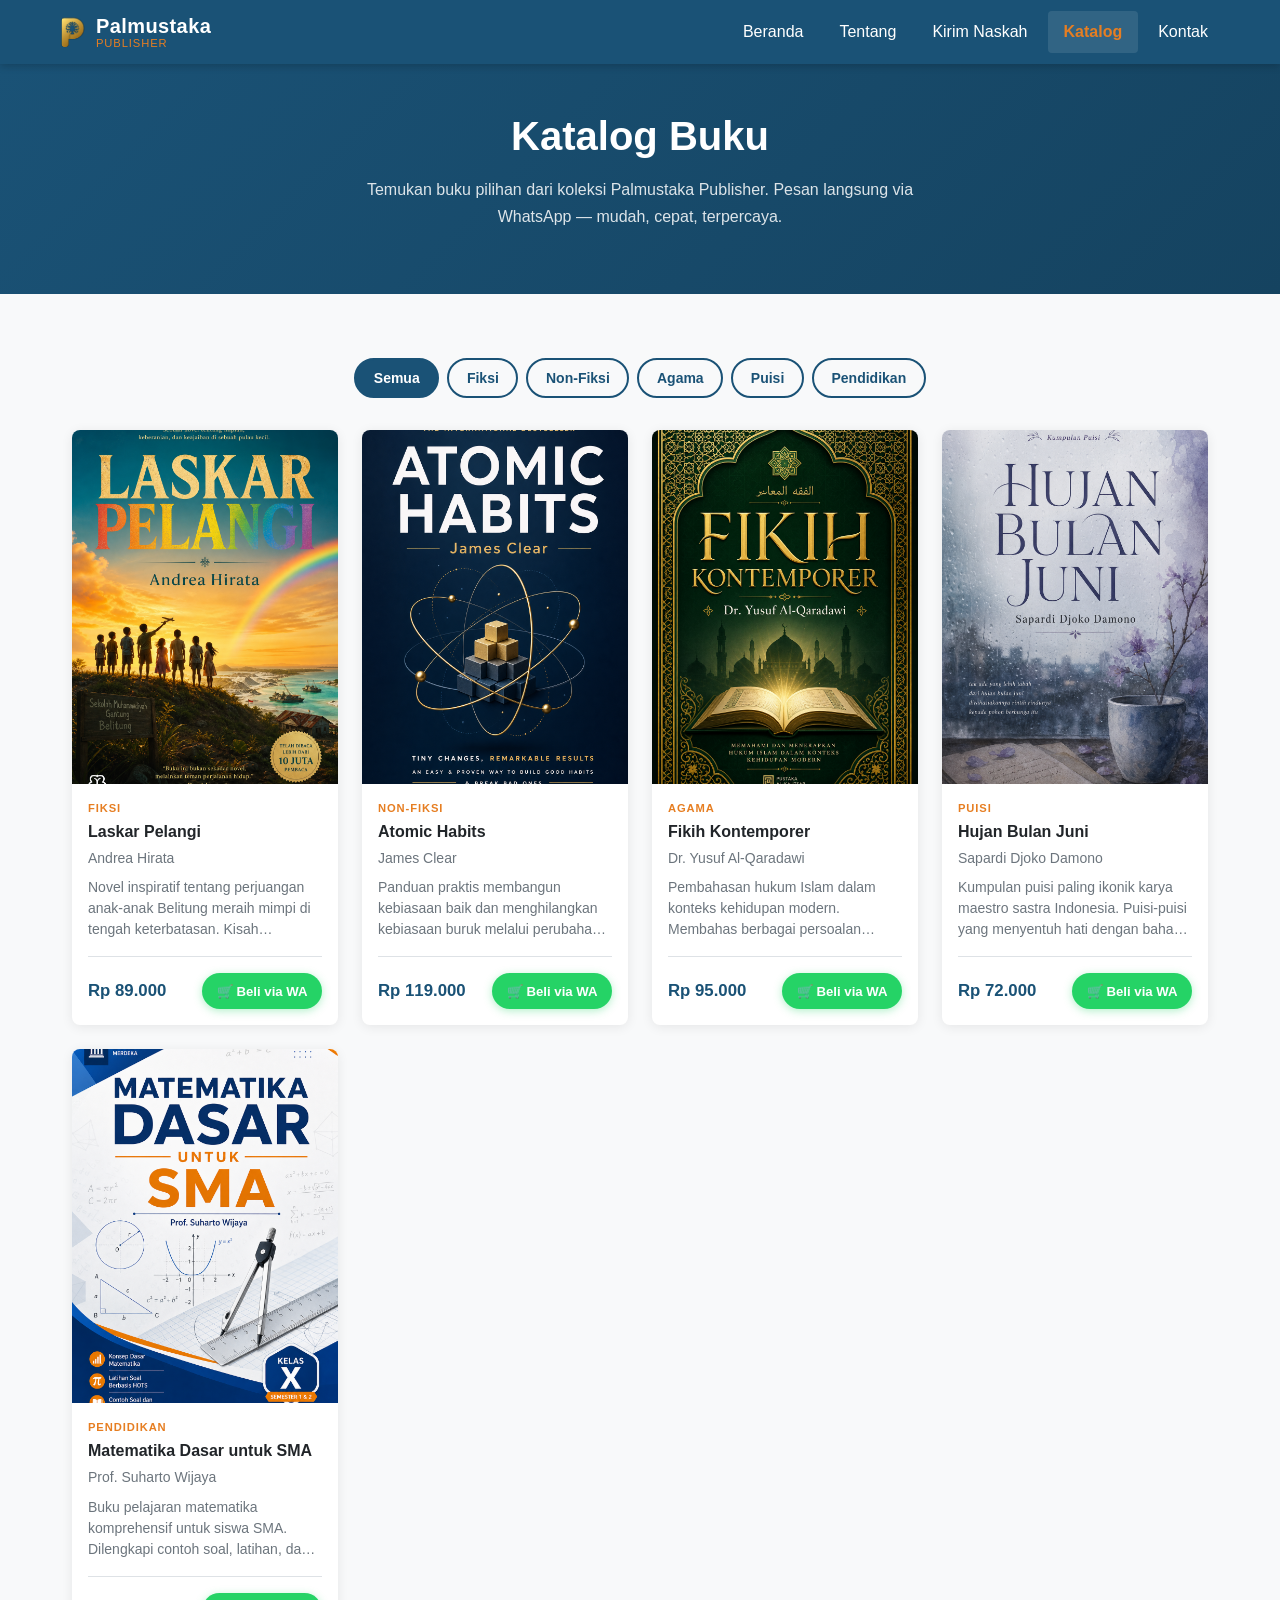
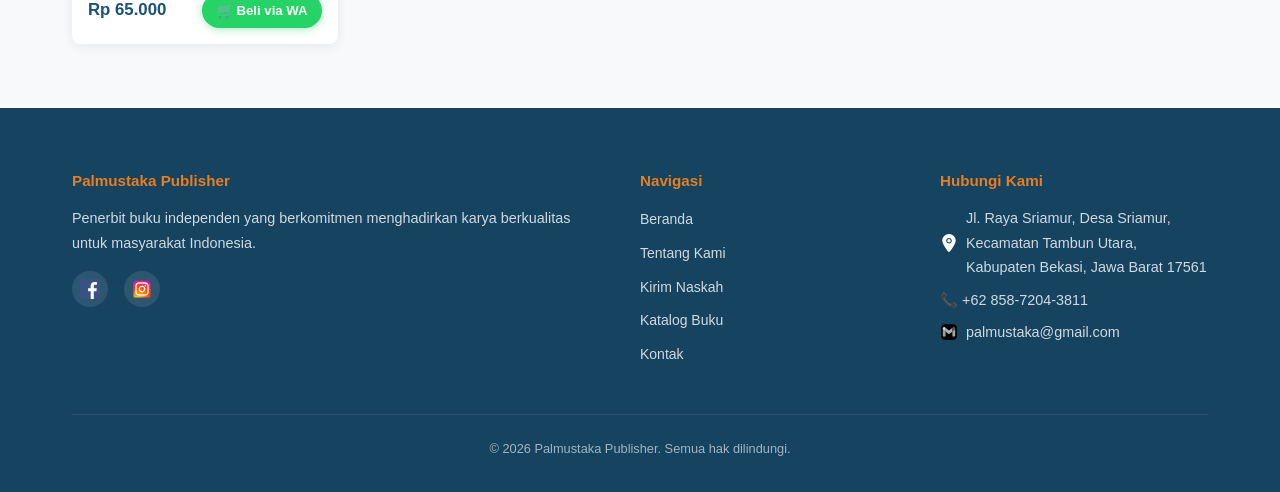
==== commit 232d6365: "Update navbar logo in katalog.html and kirim-naskah.html to use an image and restructure layout for " ====
--- a/katalog.html
+++ b/katalog.html
@@ -14,8 +14,11 @@
     <div class="navbar__kontainer">
       <div class="navbar__logo">
         <a href="index.html" class="navbar__logo-tautan" aria-label="Kembali ke halaman utama Palmustaka">
-          <span class="navbar__logo-teks">Palmustaka</span>
-          <span class="navbar__logo-sub">Publisher</span>
+          <img class="navbar__logo-img" src="assets/icon/logo.svg" alt="">
+          <span class="navbar__logo-konten">
+            <span class="navbar__logo-teks">Palmustaka</span>
+            <span class="navbar__logo-sub">Publisher</span>
+          </span>
         </a>
       </div>
 
--- a/css/style.css
+++ b/css/style.css
@@ -171,6 +171,11 @@
   display: flex;
   flex-direction: column;
   line-height: 1.1;
+}
+
+.navbar__logo-img {
+  width: 32px;
+  height: 32px;
 }
 
 .navbar__logo-teks {
@@ -975,8 +980,14 @@
    ----------------------------------------------------------------------- */
 .navbar__logo-tautan {
   display: flex;
+  align-items: center;
+  gap: var(--jarak-sm);
+  line-height: 1.1;
+}
+
+.navbar__logo-konten {
+  display: flex;
   flex-direction: column;
-  line-height: 1.1;
 }
 
 /* -----------------------------------------------------------------------
@@ -1179,6 +1190,7 @@
 .hero__grup-cta {
   display: flex;
   flex-wrap: wrap;
+  justify-content: center;
   gap: var(--jarak-md);
 }
 
